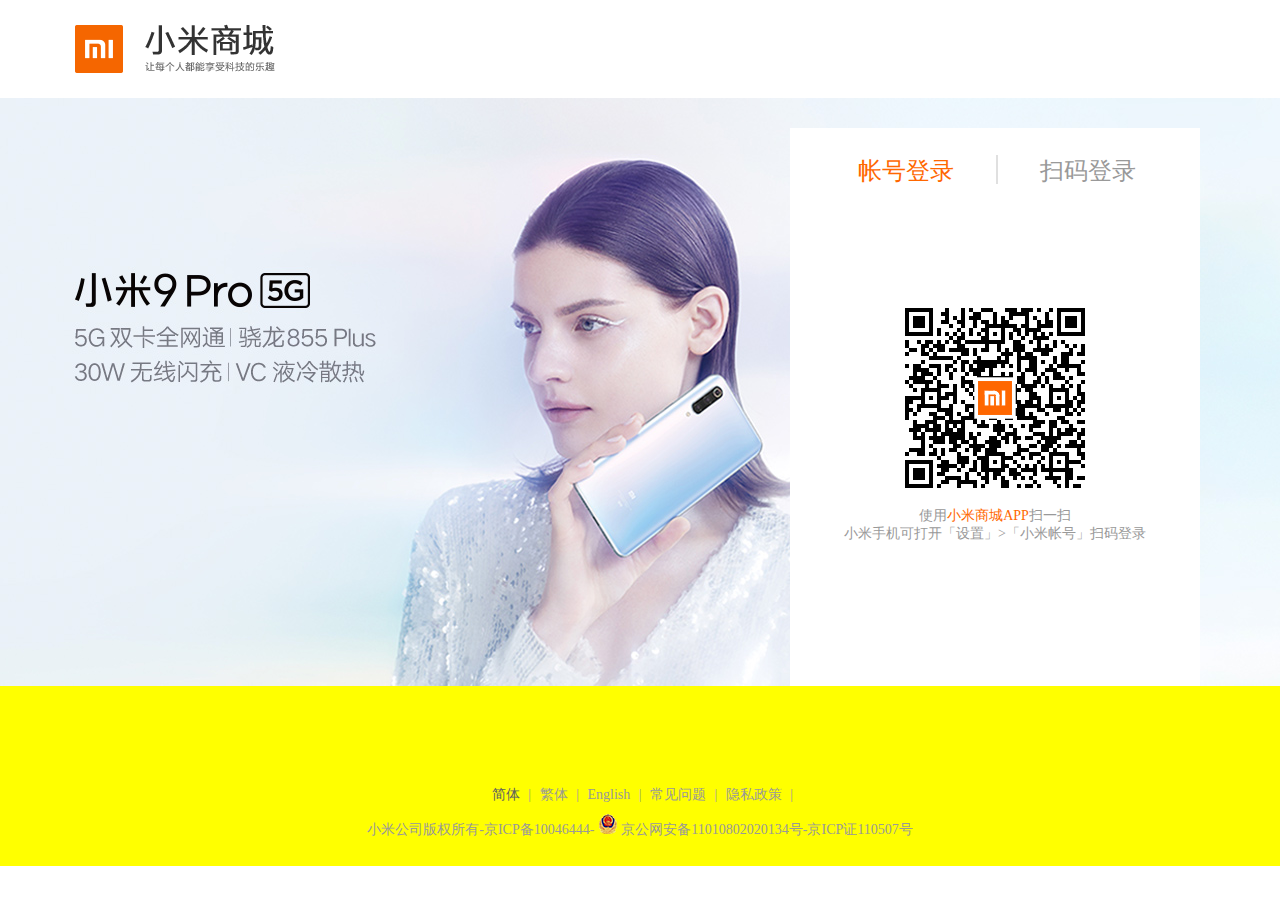
==== login.html @ fec9b2d8 "first commit" ====
<!DOCTYPE html>
<html lang="en">
<head>
    <meta charset="UTF-8">
    <title>小米账号-登录</title>
    <link rel="stylesheet" href="CSS/reset.css">
    <link rel="stylesheet" href="./CSS/login.css">

</head>
<body>
<!--头部-->
    <header>
        <div class="h_logo">
            <a href="index.html"></a>
        </div>
    </header>
<!--内容(登录注册)-->
    <div class="content">
        <div class="login_content">
            <!-- 账号登录、扫码登录tab -->
            <div class="nav_tabs_panel">
                <a href="#">帐号登录</a>
                <span class="line"></span>
                <a href="#">扫码登录</a>
            </div>
            <!-- 账号登录    -->
            <div class="tabs_icon1">
                <div class="login_area">
                    <div class="login_input">
                        <input type="text" placeholder="邮箱/手机号码/小米ID">
                        <input type="text" placeholder="密码">
                    </div>
                    <div class="btn_lg">
                        <button>立即登录/注册</button>
                    </div>
                    <div class="other_panel">
                        <div class="otherLogin">
                            <p href="">用户名密码登录</p>
                            <ul>
                                <li>忘记密码？</li>
                                <li>|</li>
                                <li>立即注册</li>
                            </ul>
                        </div>
                        <fieldset>
                            <legend>其他方式登录</legend>
                        </fieldset>
                        <div class="login_links">
                            <a href="#"></a>
                            <a href="#"></a>
                            <a href="#"></a>
                            <a href="#"></a>
                        </div>
                    </div>
                </div>

            </div>
            <!-- 扫码登录    -->
            <div class="tabs_icon2">
                <img src="./images/login_images/canvas.png" alt="">
                <p>使用<span>小米商城APP</span>扫一扫</p>
                <p>小米手机可打开「设置」>「小米帐号」扫码登录</p>
            </div>
        </div>

        <a href="product.html"></a>
    </div>

<!--尾部-->
    <footer>
        <div class="f_link">
            <a href="#">简体</a>
            <span>|</span>
            <a href="#">繁体</a>
            <span>|</span>
            <a href="#">English</a>
            <span>|</span>
            <a href="#">常见问题</a>
            <span>|</span>
            <a href="https://static.account.xiaomi.com/html/privacy/account/zh_CN.html">隐私政策</a>
            <span>|</span>
        </div>
        <p>
            小米公司版权所有-京ICP备10046444-
            <a href="http://www.beian.gov.cn/portal/registerSystemInfo?recordcode=11010802020134">
                <img src="./images/login_images/ghs.png" alt="">
            </a>

            京公网安备11010802020134号-京ICP证110507号
        </p>

    </footer>
</body>
</html>
---- CSS/login.css ----
/*设置header样式*/
header{
    width: 1130px;
    margin: 0 auto;
}
header .h_logo{
     width: 200px;
     height: 98px;
     background: url("../images/login_images/mistore_logo.png") 0 0 no-repeat;
 }
.h_logo a{
    display: block;
    height: 98px;
}

/*设置内容（登录注册）样式*/
.content{
    width: 100%;
    height: 588px;
    background-image: url("../images/login_images/e8201bfbb8c9d474a48da76f7d81a5c7.jpg");
    background-position: center;
    color: #333333;
    overflow: hidden;
}
.content a{
    display: block;
    width: 100%;
    height: 588px;
}
.login_content{
    margin: 30px 80px 0 0;
    float: right;
    width: 410px;
    height: 580px;
    background-color: #fff;
}
.login_content .nav_tabs_panel{
    padding: 27px 0 24px;

    text-align: center;
    font-size: 24px;
    color: #666;
    display: flex;
}
.nav_tabs_panel a{
    width: 96px;
    height: 27px;
}
.nav_tabs_panel a:nth-child(1){
    padding-left: 68px;
}
.nav_tabs_panel .line{

    text-align: center;
    height: 27px;
    margin: 0 42px 0 42px;
    border: 1px solid #e0e0e0;
    background-color: #e0e0e0;
}
.nav_tabs_panel a:nth-child(1),.nav_tabs_panel a:hover{
    color: #ff6700;
}

/*tabs_icon1：设置登录样式*/
.tabs_icon1{
    display: none;
    width: 100%;
    height: 100%;
    color: white;
}
.tabs_icon1 .login_area{
    width: 348px;
    height: 100%;
    margin: 0 auto;
    text-align: center;
}
/*设置输入框样式*/
.login_input input{
    width: 316px;
    height: 22px;
    line-height: 22px;

    font-size: 14px;

    padding: 13px 16px 13px 14px;
    border: 1px solid #cccccc;

    margin-bottom: 14px;
}
/*设置登录按钮样式*/
.btn_lg button{
    width: 346px;
    height: 48px;
    line-height: 48px;
    text-align: center;

    color: white;

    border: 1px solid #cccccc;
    background-color: #ff6700;
    margin-top: 15px;
}
/*设置other_panel*/
.login_area .other_panel{

}
.other_panel .otherLogin{
    height: 150px;
    width: 100%;
    font-size: 14px;
    padding-top: 10px;
}
.otherLogin p{
    float: left;
    display: inline-block;
    color: #ff6700;
}
.otherLogin li{
    float: right;
    color: #999999;
}
fieldset{
    border-top: 1px solid #e0e0e0;
    padding-top: 10px;
}
legend{
    color: #bbb;
    font-size: 14px;
    margin: 0 auto;
    text-align: center;
}
.login_links{
    margin-top: 3px;

}


/*tabs_icon2：设置扫码登录样式*/
.tabs_icon2{
    /*display: none;*/
    text-align: center;
    color: #999999;
}
.tabs_icon2 img{
    margin: 100px 0 15px;
}
.tabs_icon2 p{
    height: 18px;
    line-height: 18px;
    font-size: 14px;
}
.tabs_icon2 p span{
    color: #ff6700;
}

/*设置footer样式*/
footer{

    padding: 100px 0 17px;

    background-color: yellow;

    text-align: center;
    font-size: 14px;
}
footer .f_link{

}
footer .f_link a{
    margin: 0 5px;
}
.f_link a:nth-child(1),.f_link a:hover{
    color: #616161;
}
footer p{
    padding: 10px;
}
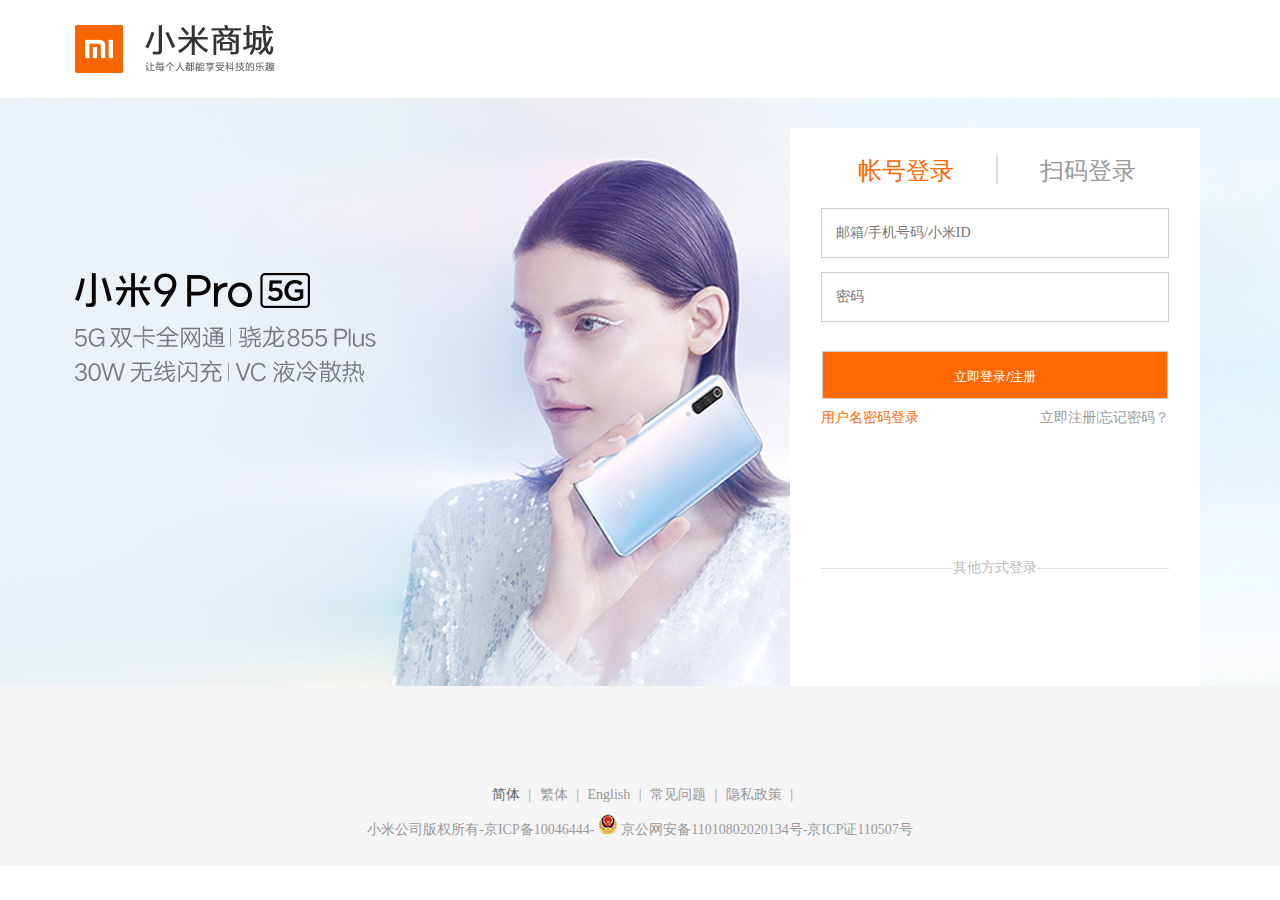
==== commit c1a90840: "second commit" ====
--- a/login.html
+++ b/login.html
@@ -5,6 +5,7 @@
     <title>小米账号-登录</title>
     <link rel="stylesheet" href="CSS/reset.css">
     <link rel="stylesheet" href="./CSS/login.css">
+    <script src="js/login.js"></script>
 
 </head>
 <body>
@@ -19,9 +20,9 @@
         <div class="login_content">
             <!-- 账号登录、扫码登录tab -->
             <div class="nav_tabs_panel">
-                <a href="#">帐号登录</a>
+                <a id="accountLogin" href="#">帐号登录</a>
                 <span class="line"></span>
-                <a href="#">扫码登录</a>
+                <a id="searchLogin" href="#">扫码登录</a>
             </div>
             <!-- 账号登录    -->
             <div class="tabs_icon1">
--- a/CSS/login.css
+++ b/CSS/login.css
@@ -63,7 +63,7 @@
 
 /*tabs_icon1：设置登录样式*/
 .tabs_icon1{
-    display: none;
+    display: block;
     width: 100%;
     height: 100%;
     color: white;
@@ -137,7 +137,7 @@
 
 /*tabs_icon2：设置扫码登录样式*/
 .tabs_icon2{
-    /*display: none;*/
+    display: none;
     text-align: center;
     color: #999999;
 }
@@ -158,7 +158,7 @@
 
     padding: 100px 0 17px;
 
-    background-color: yellow;
+    background-color: #F5f5f5;
 
     text-align: center;
     font-size: 14px;
